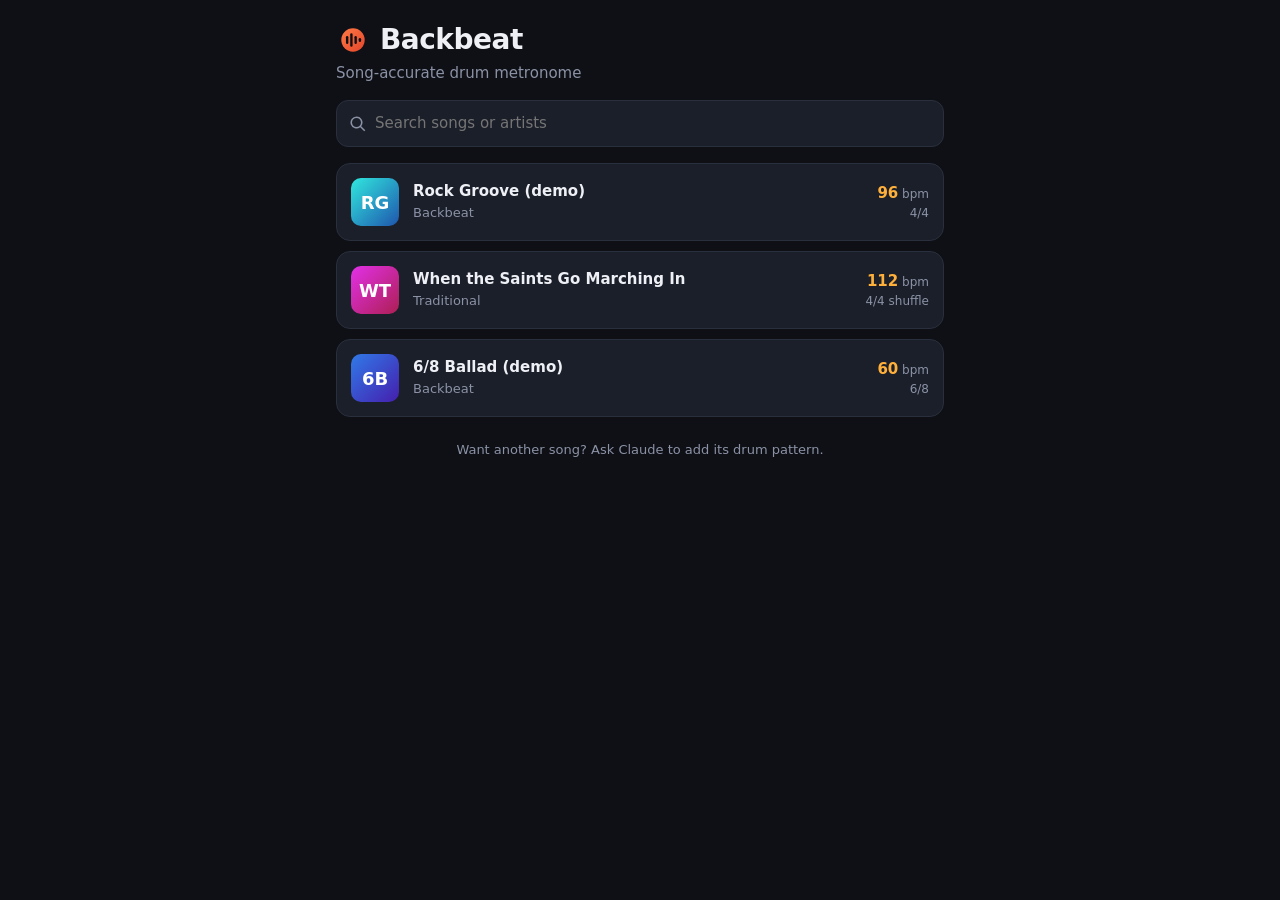
==== index.html @ 90088e14 "Add Backbeat: song drum-pattern metronome PWA Installable, offline-capable web app that plays a song" ====
<!doctype html>
<html lang="en">
<head>
  <meta charset="utf-8">
  <meta name="viewport" content="width=device-width, initial-scale=1, viewport-fit=cover, user-scalable=no">
  <meta name="theme-color" content="#0e1016">
  <meta name="apple-mobile-web-app-capable" content="yes">
  <meta name="apple-mobile-web-app-status-bar-style" content="black-translucent">
  <meta name="apple-mobile-web-app-title" content="Backbeat">
  <title>Backbeat</title>
  <link rel="manifest" href="manifest.webmanifest">
  <link rel="icon" href="icons/icon.svg" type="image/svg+xml">
  <link rel="apple-touch-icon" href="icons/icon-192.png">
  <link rel="stylesheet" href="styles.css">
</head>
<body>
  <!-- ============ LIBRARY ============ -->
  <section id="library" class="view active">
    <header class="lib-head">
      <div class="brand">
        <img src="icons/icon.svg" alt="" width="34" height="34">
        <h1>Backbeat</h1>
      </div>
      <p class="sub">Song-accurate drum metronome</p>
      <div class="search">
        <svg viewBox="0 0 24 24" width="18" height="18"><path fill="currentColor" d="M10 2a8 8 0 0 1 6.32 12.9l5.39 5.4-1.41 1.4-5.4-5.39A8 8 0 1 1 10 2zm0 2a6 6 0 1 0 0 12 6 6 0 0 0 0-12z"/></svg>
        <input id="search" type="search" placeholder="Search songs or artists" autocomplete="off">
      </div>
    </header>
    <ul id="songList" class="song-list"></ul>
    <p class="lib-foot">Want another song? Ask Claude to add its drum pattern.</p>
  </section>

  <!-- ============ PLAYER ============ -->
  <section id="player" class="view">
    <header class="top">
      <button class="icon-btn" id="backBtn" aria-label="Back to library">
        <svg viewBox="0 0 24 24" width="24" height="24"><path fill="currentColor" d="M15.4 4.6 8 12l7.4 7.4-1.4 1.4L5.2 12 14 3.2z"/></svg>
      </button>
      <div class="title-wrap">
        <div id="songTitle" class="song-title"></div>
        <div id="songMeta" class="song-meta"></div>
      </div>
      <button class="icon-btn" id="menuBtn" aria-label="Song options">
        <svg viewBox="0 0 24 24" width="22" height="22"><circle cx="12" cy="5" r="2" fill="currentColor"/><circle cx="12" cy="12" r="2" fill="currentColor"/><circle cx="12" cy="19" r="2" fill="currentColor"/></svg>
      </button>
    </header>

    <div class="scroll" id="playerScroll">
      <!-- song structure strip -->
      <div id="sections" class="sections" role="list"></div>

      <div class="pos-row">
        <div class="pos-left">
          <button class="step-btn" id="barPrev" aria-label="Previous bar">‹</button>
          <div id="posLabel" class="pos-label"></div>
          <button class="step-btn" id="barNext" aria-label="Next bar">›</button>
        </div>
        <div id="beatDots" class="beat-dots"></div>
      </div>

      <!-- drum grid -->
      <div class="panel grid-panel" id="gridPanel">
        <div class="panel-head">
          <span>Drums <small id="patName"></small></span>
          <span class="panel-actions">
            <button class="chip small" id="editBtn" aria-pressed="false">Edit</button>
            <button class="chip small" id="gridToggle" aria-pressed="true">Hide</button>
          </span>
        </div>
        <div id="grid" class="grid"></div>
        <div class="legend"><span><i class="c v3"></i>Accent</span><span><i class="c v2"></i>Hit</span><span><i class="c v1"></i>Ghost</span><span><i class="c vo"></i>Open hat</span><span class="hint">Tap a drum name to mute it</span></div>
      </div>

      <!-- lyrics -->
      <div class="panel lyrics-panel">
        <div class="panel-head">
          <span>Lyrics</span>
          <span class="panel-actions">
            <button class="chip small" id="fontDown" aria-label="Smaller text">A−</button>
            <button class="chip small" id="fontUp" aria-label="Larger text">A+</button>
            <button class="chip small" id="editLyricsBtn">Edit</button>
          </span>
        </div>
        <div id="lyrics" class="lyrics"></div>
      </div>
    </div>

    <!-- transport dock -->
    <footer class="dock">
      <div class="tempo-row">
        <button class="round" id="bpmDown" aria-label="Slower">−</button>
        <div class="bpm-box">
          <input id="bpmInput" class="bpm" inputmode="numeric" pattern="[0-9]*" aria-label="Tempo in BPM">
          <div class="bpm-sub"><span>BPM</span> · <span id="pct">100%</span> of <span id="origBpm">120</span></div>
        </div>
        <button class="round" id="bpmUp" aria-label="Faster">+</button>
      </div>
      <input id="bpmSlider" type="range" min="30" max="260" step="1" aria-label="Tempo slider">
      <div class="chips">
        <button class="chip" id="tapBtn">Tap</button>
        <button class="chip" data-pct="50">50%</button>
        <button class="chip" data-pct="75">75%</button>
        <button class="chip" data-pct="90">90%</button>
        <button class="chip" data-pct="100">100%</button>
      </div>
      <div class="transport">
        <button class="toggle" id="clickBtn" aria-pressed="true">
          <svg viewBox="0 0 24 24" width="20" height="20"><path fill="currentColor" d="M9.2 2h5.6l4.7 20H4.5zM11 4l-1 4.3 6.2-4.3zm-1.5 6.4L7 20h10l-1.9-8z"/></svg>
          <span>Click</span>
        </button>
        <button class="toggle" id="countBtn" aria-pressed="true">
          <svg viewBox="0 0 24 24" width="20" height="20"><path fill="currentColor" d="M5 4h3v16H5zm5.5 0h3v16h-3zM16 4h3v16h-3z"/></svg>
          <span>Count-in</span>
        </button>
        <button class="play" id="playBtn" aria-label="Play">
          <svg class="i-play" viewBox="0 0 24 24" width="34" height="34"><path fill="currentColor" d="M7 4.5v15l13-7.5z"/></svg>
          <svg class="i-stop" viewBox="0 0 24 24" width="30" height="30"><rect x="5" y="5" width="14" height="14" rx="2" fill="currentColor"/></svg>
        </button>
        <button class="toggle" id="loopBtn" aria-pressed="false">
          <svg viewBox="0 0 24 24" width="20" height="20"><path fill="currentColor" d="M7 7h10v3l4-4-4-4v3H5v6h2zm10 10H7v-3l-4 4 4 4v-3h12v-6h-2z"/></svg>
          <span>Loop part</span>
        </button>
        <button class="toggle" id="mixBtn" aria-pressed="false">
          <svg viewBox="0 0 24 24" width="20" height="20"><path fill="currentColor" d="M6 3h2v6h2v2H4V9h2zm0 10h2v8H6zm5 4h2v4h-2zm0-14h2v10h2v2H9v-2h2zm7 0h2v4h2v2h-6V7h2zm0 6h2v8h-2z"/></svg>
          <span>Mix</span>
        </button>
      </div>
      <div class="mixer" id="mixer" hidden>
        <label>Drums <input type="range" id="drumVol" min="0" max="1" step="0.01"></label>
        <label>Click <input type="range" id="clickVol" min="0" max="1" step="0.01"></label>
      </div>
    </footer>
  </section>

  <!-- song options sheet -->
  <div class="sheet-backdrop" id="menuSheet" hidden>
    <div class="sheet">
      <button class="sheet-item" id="resetTempo">Reset tempo to original</button>
      <button class="sheet-item" id="resetDrums">Reset drum edits</button>
      <button class="sheet-item" id="unmuteAll">Unmute all drums</button>
      <button class="sheet-item muted" id="closeMenu">Cancel</button>
    </div>
  </div>

  <!-- lyrics editor -->
  <div class="sheet-backdrop" id="lyricsSheet" hidden>
    <div class="sheet tall">
      <h3>Edit lyrics</h3>
      <p class="help">Put each part under a header that matches the song sections, e.g. <code id="sectionHint">[Verse 1]</code>. A part written once (like <code>[Chorus]</code>) is reused every time that part comes round. Saved on this device only.</p>
      <textarea id="lyricsText" spellcheck="false"></textarea>
      <div class="sheet-row">
        <button class="chip" id="lyricsRevert">Restore original</button>
        <span class="spacer"></span>
        <button class="chip" id="lyricsCancel">Cancel</button>
        <button class="chip primary" id="lyricsSave">Save</button>
      </div>
    </div>
  </div>

  <div id="toast" class="toast" hidden></div>

  <script src="songs.js"></script>
  <script src="app.js"></script>
</body>
</html>
---- styles.css ----
:root {
  --bg: #0e1016;
  --bg2: #161922;
  --panel: #1b1f2a;
  --line: #2a2f3d;
  --text: #eef0f5;
  --dim: #8b92a5;
  --accent: #ff6a3d;
  --accent2: #ffb03b;
  --beat: #39d0b4;
  --cell: #252a37;
  --cell-beat: #2d3342;
  --radius: 14px;
  --dock-h: 248px;
  --lyric-size: 19px;
  --safe-b: env(safe-area-inset-bottom, 0px);
  --safe-t: env(safe-area-inset-top, 0px);
}

* { box-sizing: border-box; -webkit-tap-highlight-color: transparent; }
html, body { margin: 0; height: 100%; background: var(--bg); color: var(--text); }
body {
  font: 15px/1.4 system-ui, -apple-system, "Segoe UI", Roboto, sans-serif;
  overscroll-behavior: none;
  -webkit-user-select: none; user-select: none;
}
button { font: inherit; color: inherit; background: none; border: 0; cursor: pointer; }
input, textarea { font: inherit; color: inherit; }

.view { display: none; height: 100%; }
.view.active { display: flex; flex-direction: column; }

/* ---------- library ---------- */
#library { max-width: 640px; margin: 0 auto; padding: calc(var(--safe-t) + 20px) 16px 24px; overflow-y: auto; }
.brand { display: flex; align-items: center; gap: 10px; }
.brand h1 { margin: 0; font-size: 28px; letter-spacing: -0.5px; }
.sub { margin: 4px 0 16px; color: var(--dim); }
.search { display: flex; align-items: center; gap: 8px; background: var(--panel); border: 1px solid var(--line);
  border-radius: 12px; padding: 0 12px; color: var(--dim); }
.search input { flex: 1; border: 0; background: none; padding: 12px 0; outline: none; color: var(--text); min-width: 0; }
.song-list { list-style: none; padding: 0; margin: 16px 0 0; display: grid; grid-template-columns: minmax(0, 1fr); gap: 10px; }
.song-card { display: flex; align-items: center; gap: 14px; width: 100%; text-align: left; padding: 14px;
  background: var(--panel); border: 1px solid var(--line); border-radius: var(--radius); }
.song-card:active { transform: scale(0.99); background: var(--bg2); }
.song-art { flex: none; width: 48px; height: 48px; border-radius: 10px; display: grid; place-items: center;
  font-weight: 700; font-size: 18px; color: #fff; }
.song-info { flex: 1; min-width: 0; }
.song-info b { display: block; white-space: nowrap; overflow: hidden; text-overflow: ellipsis; }
.song-info span { color: var(--dim); font-size: 13px; }
.song-tags { text-align: right; font-size: 12px; color: var(--dim); line-height: 1.5; }
.song-tags b { color: var(--accent2); font-size: 15px; }
.lib-foot { color: var(--dim); text-align: center; font-size: 13px; margin-top: 24px; }
.empty { color: var(--dim); text-align: center; padding: 32px 0; }

/* ---------- player ---------- */
#player { max-width: 720px; margin: 0 auto; width: 100%; }
.top { display: flex; align-items: center; gap: 8px; padding: calc(var(--safe-t) + 8px) 8px 8px; }
.icon-btn { width: 44px; height: 44px; display: grid; place-items: center; border-radius: 50%; color: var(--text); }
.icon-btn:active { background: var(--panel); }
.title-wrap { flex: 1; min-width: 0; text-align: center; }
.song-title { font-weight: 700; font-size: 17px; white-space: nowrap; overflow: hidden; text-overflow: ellipsis; }
.song-meta { color: var(--dim); font-size: 12px; }

.scroll { flex: 1; overflow-y: auto; padding: 0 16px calc(var(--dock-h) + var(--safe-b) + 16px); }

.sections { display: flex; gap: 3px; height: 40px; margin: 4px 0 10px; }
.sec { position: relative; flex-grow: 1; flex-basis: 0; min-width: 16px; border-radius: 6px; overflow: hidden;
  background: var(--cell); font-size: 10px; font-weight: 600; color: var(--dim); text-align: left; padding: 0 5px;
  white-space: nowrap; text-overflow: clip; }
.sec span { position: relative; z-index: 1; }
.sec .fill { position: absolute; inset: 0; width: 0; opacity: 0.35; }
.sec.active { color: #fff; outline: 2px solid var(--accent); outline-offset: -2px; }
.sec.done .fill { width: 100%; opacity: 0.18; }

.pos-row { display: flex; align-items: center; justify-content: space-between; margin-bottom: 12px; gap: 12px; }
.pos-left { display: flex; align-items: center; gap: 4px; min-width: 0; }
.step-btn { width: 30px; height: 30px; border-radius: 8px; background: var(--panel); border: 1px solid var(--line); font-size: 18px; line-height: 1; flex: none; }
.step-btn:disabled { opacity: 0.3; }
.pos-label { white-space: nowrap; overflow: hidden; text-overflow: ellipsis; padding: 0 4px; font-weight: 600; font-size: 15px; }
.pos-label small { color: var(--dim); font-weight: 500; }
.beat-dots { display: flex; gap: 8px; }
.dot { width: 14px; height: 14px; border-radius: 50%; background: var(--cell-beat); transition: transform 60ms, background 60ms; }
.dot.first { width: 18px; height: 18px; }
.dot.on { background: var(--beat); transform: scale(1.2); box-shadow: 0 0 12px var(--beat); }
.dot.first.on { background: var(--accent); box-shadow: 0 0 14px var(--accent); }
.dot.count { background: var(--accent2); box-shadow: 0 0 12px var(--accent2); }

.panel { background: var(--panel); border: 1px solid var(--line); border-radius: var(--radius); padding: 12px; margin-bottom: 12px; }
.panel-head { display: flex; align-items: center; justify-content: space-between; margin-bottom: 10px;
  font-weight: 700; font-size: 13px; text-transform: uppercase; letter-spacing: 0.08em; color: var(--dim); }
.panel-head small { text-transform: none; letter-spacing: 0; font-weight: 500; margin-left: 6px; }
.panel-actions { display: flex; gap: 6px; }

/* drum grid */
.grid { display: grid; gap: 4px; }
.grid.hidden, .legend.hidden { display: none; }
.grow { display: flex; align-items: center; gap: 6px; }
.glabel { flex: none; width: 58px; font-size: 11px; font-weight: 600; color: var(--text); text-align: left; padding: 0;
  height: 26px; white-space: nowrap; overflow: hidden; }
.glabel.muted { color: var(--dim); text-decoration: line-through; opacity: 0.6; }
.gcells { flex: 1; display: grid; gap: 2px; }
.gc { height: 26px; border-radius: 4px; background: var(--cell); position: relative; padding: 0; }
.gc.beat { background: var(--cell-beat); }
.gc.gap { margin-left: 3px; }
.gc.v1::after, .gc.v2::after, .gc.v3::after, .gc.vo::after { content: ""; position: absolute; inset: 3px; border-radius: 3px; }
.gc.v1::after { background: var(--accent); opacity: 0.35; inset: 7px; }
.gc.v2::after { background: var(--accent); opacity: 0.85; }
.gc.v3::after { background: var(--accent2); box-shadow: 0 0 6px rgba(255,176,59,.5); }
.gc.vo::after { background: transparent; border: 3px solid var(--beat); }
.gc.now { outline: 2px solid #fff; outline-offset: -1px; }
.gc.now.v1::after, .gc.now.v2::after, .gc.now.v3::after { filter: brightness(1.4); }
.grow.muted .gc::after { opacity: 0.15 !important; }
.grid.editing .gc { cursor: pointer; }
.grid.editing { outline: 1px dashed var(--accent2); outline-offset: 6px; border-radius: 6px; }
.legend { display: flex; flex-wrap: wrap; gap: 10px; margin-top: 10px; font-size: 11px; color: var(--dim); align-items: center; }
.legend .c { display: inline-block; width: 10px; height: 10px; border-radius: 2px; margin-right: 4px; vertical-align: -1px; }
.legend .c.v1 { background: var(--accent); opacity: 0.4; }
.legend .c.v2 { background: var(--accent); }
.legend .c.v3 { background: var(--accent2); }
.legend .c.vo { border: 2px solid var(--beat); }
.legend .hint { margin-left: auto; }

/* lyrics */
.lyrics { font-size: var(--lyric-size); line-height: 1.55; -webkit-user-select: text; user-select: text; }
.lblock { padding: 10px 12px; border-radius: 10px; margin: 0 -4px 6px; border-left: 3px solid transparent; cursor: pointer; transition: background 200ms, opacity 200ms; opacity: 0.55; }
.lblock h4 { margin: 0 0 4px; font-size: 12px; text-transform: uppercase; letter-spacing: 0.08em; color: var(--dim); }
.lblock h4 small { font-weight: 500; text-transform: none; letter-spacing: 0; }
.lblock p { margin: 0; white-space: pre-wrap; }
.lblock .instr { color: var(--dim); font-style: italic; font-size: 0.8em; }
.lblock.active { opacity: 1; background: rgba(255,106,61,.08); border-left-color: var(--accent); }
.lblock.active h4 { color: var(--accent); }
.lblock .ln { transition: color 150ms; }
.lblock.active .ln.cur { color: var(--accent2); }
.lyrics.static .lblock { opacity: 1; cursor: default; }
.lyrics-empty { color: var(--dim); font-size: 15px; }
.lyrics-empty code { color: var(--accent2); }

/* ---------- dock ---------- */
.dock { position: fixed; left: 0; right: 0; bottom: 0; max-width: 720px; margin: 0 auto;
  background: linear-gradient(to bottom, rgba(14,16,22,0.85), var(--bg) 18px); backdrop-filter: blur(8px);
  border-top: 1px solid var(--line); padding: 12px 16px calc(var(--safe-b) + 12px); }
.tempo-row { display: flex; align-items: center; justify-content: center; gap: 18px; }
.round { width: 52px; height: 52px; border-radius: 50%; background: var(--panel); border: 1px solid var(--line);
  font-size: 26px; font-weight: 500; line-height: 1; }
.round:active { background: var(--line); }
.bpm-box { text-align: center; min-width: 140px; }
.bpm { width: 140px; text-align: center; background: none; border: 0; outline: none; font-size: 52px; font-weight: 800;
  letter-spacing: -2px; line-height: 1; font-variant-numeric: tabular-nums; padding: 0; }
.bpm:focus { color: var(--accent2); }
.bpm-sub { color: var(--dim); font-size: 12px; margin-top: 2px; }
.bpm-sub span:first-child { font-weight: 700; letter-spacing: 0.1em; }

input[type=range] { -webkit-appearance: none; appearance: none; width: 100%; height: 28px; background: none; margin: 6px 0 2px; }
input[type=range]::-webkit-slider-runnable-track { height: 6px; border-radius: 3px; background: var(--line); }
input[type=range]::-moz-range-track { height: 6px; border-radius: 3px; background: var(--line); }
input[type=range]::-webkit-slider-thumb { -webkit-appearance: none; width: 24px; height: 24px; margin-top: -9px; border-radius: 50%;
  background: var(--accent); border: 3px solid var(--bg); box-shadow: 0 0 0 1px var(--accent); }
input[type=range]::-moz-range-thumb { width: 18px; height: 18px; border-radius: 50%; background: var(--accent); border: 3px solid var(--bg); }

.chips { display: flex; gap: 6px; justify-content: center; flex-wrap: wrap; margin: 4px 0 10px; }
.chip { padding: 7px 12px; border-radius: 999px; background: var(--panel); border: 1px solid var(--line); font-size: 13px; font-weight: 600; }
.chip.small { padding: 4px 10px; font-size: 11px; text-transform: none; letter-spacing: 0; }
.chip:active { background: var(--line); }
.chip.on, .chip[aria-pressed=true].small#editBtn { border-color: var(--accent2); color: var(--accent2); }
.chip.primary { background: var(--accent); border-color: var(--accent); color: #fff; }
#tapBtn.flash { background: var(--accent); border-color: var(--accent); color: #fff; }

.transport { display: flex; align-items: center; justify-content: space-between; }
.toggle { display: flex; flex-direction: column; align-items: center; gap: 2px; width: 60px; font-size: 10px; color: var(--dim); font-weight: 600; }
.toggle[aria-pressed=true] { color: var(--accent2); }
.play { width: 72px; height: 72px; border-radius: 50%; background: var(--accent); color: #fff; display: grid; place-items: center;
  box-shadow: 0 6px 24px rgba(255,106,61,.35); }
.play:active { transform: scale(0.96); }
.play .i-stop { display: none; }
.play.playing .i-play { display: none; }
.play.playing .i-stop { display: block; }
.play .i-play { margin-left: 4px; }
.mixer { display: grid; grid-template-columns: 1fr 1fr; gap: 12px; margin-top: 8px; font-size: 12px; color: var(--dim); }
.mixer[hidden] { display: none; }

/* ---------- sheets ---------- */
.sheet-backdrop { position: fixed; inset: 0; background: rgba(0,0,0,.55); display: flex; align-items: flex-end; justify-content: center; z-index: 20; }
.sheet-backdrop[hidden] { display: none; }
.sheet { width: 100%; max-width: 560px; background: var(--bg2); border-radius: 18px 18px 0 0; padding: 12px 16px calc(var(--safe-b) + 16px); border-top: 1px solid var(--line); }
.sheet.tall { height: 86vh; display: flex; flex-direction: column; }
.sheet h3 { margin: 6px 0; }
.sheet .help { color: var(--dim); font-size: 13px; margin: 0 0 10px; }
.sheet code { color: var(--accent2); }
.sheet-item { display: block; width: 100%; padding: 15px 8px; text-align: left; border-bottom: 1px solid var(--line); font-weight: 600; }
.sheet-item.muted { color: var(--dim); border: 0; text-align: center; }
textarea#lyricsText { flex: 1; width: 100%; resize: none; background: var(--panel); border: 1px solid var(--line); border-radius: 10px;
  padding: 12px; font-size: 15px; line-height: 1.5; outline: none; -webkit-user-select: text; user-select: text; }
.sheet-row { display: flex; gap: 8px; margin-top: 10px; align-items: center; }
.spacer { flex: 1; }

.toast { position: fixed; left: 50%; top: calc(var(--safe-t) + 16px); transform: translateX(-50%); background: var(--panel);
  border: 1px solid var(--line); padding: 10px 16px; border-radius: 999px; font-size: 13px; z-index: 30; box-shadow: 0 8px 24px rgba(0,0,0,.4); }
.toast[hidden] { display: none; }

@media (min-width: 700px) {
  .glabel { width: 72px; font-size: 12px; }
  .gc { height: 30px; }
}
@media (max-width: 380px) {
  .glabel { width: 46px; font-size: 10px; }
  .gc { height: 22px; }
  .bpm { font-size: 44px; }
  .toggle { width: 52px; }
}
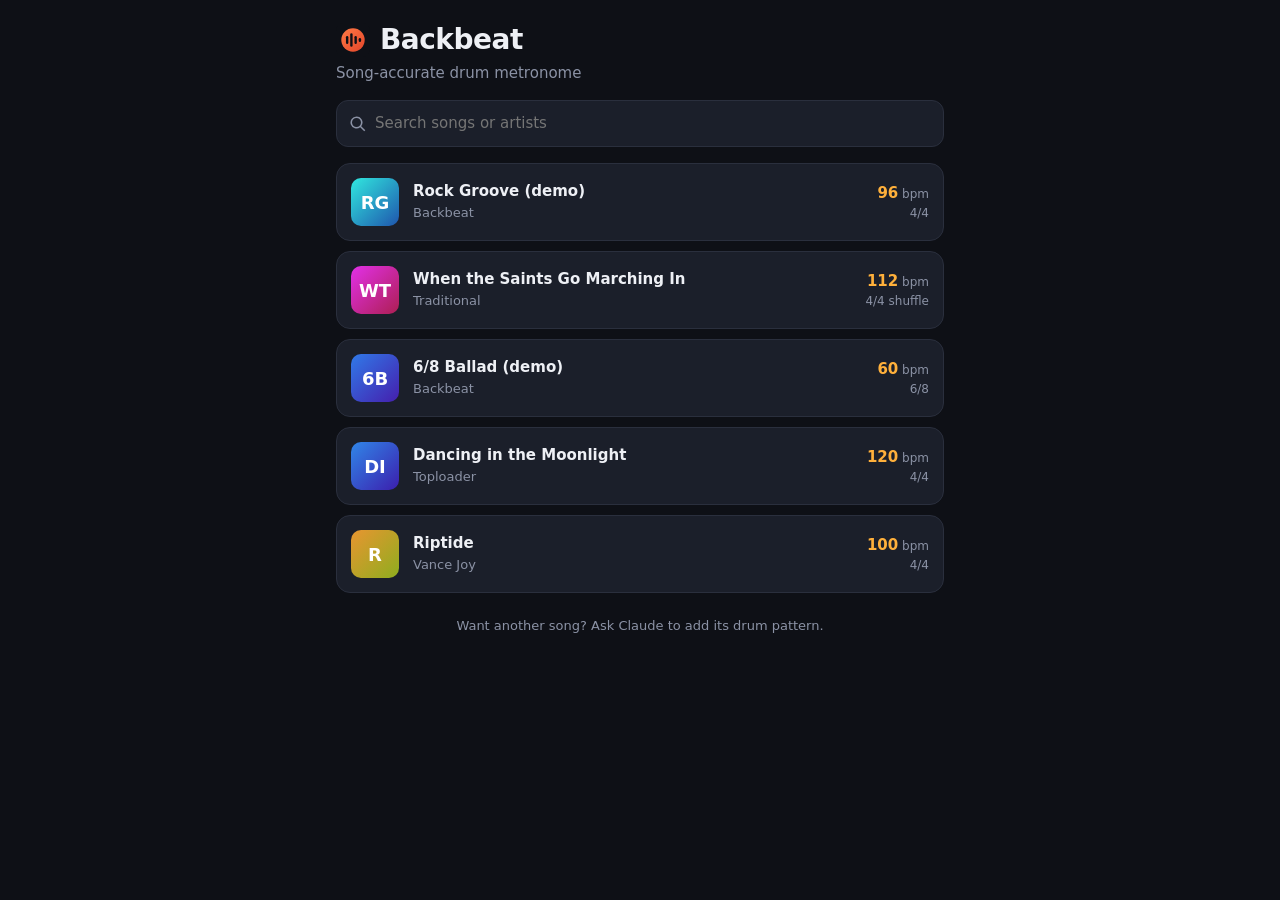
==== commit 5e9e352f: "Make adding lyrics easy: Find, Paste, and auto-match to song parts The lyrics editor gets a 'Find ly" ====
--- a/index.html
+++ b/index.html
@@ -147,7 +147,12 @@
   <div class="sheet-backdrop" id="lyricsSheet" hidden>
     <div class="sheet tall">
       <h3>Edit lyrics</h3>
-      <p class="help">Put each part under a header that matches the song sections, e.g. <code id="sectionHint">[Verse 1]</code>. A part written once (like <code>[Chorus]</code>) is reused every time that part comes round. Saved on this device only.</p>
+      <p class="help">1. Tap <b>Find lyrics</b> and copy the lyrics from a lyrics site. 2. Come back and tap <b>Paste</b>. 3. Tap <b>Save</b>, and the verses are matched to the song's parts for you. Headers like <code id="sectionHint">[Verse 1]</code> are optional. Saved on this device only.</p>
+      <div class="sheet-row top">
+        <button class="chip" id="lyricsFind">🔍 Find lyrics</button>
+        <button class="chip" id="lyricsPaste">📋 Paste</button>
+        <button class="chip" id="lyricsClear">Clear</button>
+      </div>
       <textarea id="lyricsText" spellcheck="false"></textarea>
       <div class="sheet-row">
         <button class="chip" id="lyricsRevert">Restore original</button>
--- a/styles.css
+++ b/styles.css
@@ -191,6 +191,7 @@
 textarea#lyricsText { flex: 1; width: 100%; resize: none; background: var(--panel); border: 1px solid var(--line); border-radius: 10px;
   padding: 12px; font-size: 15px; line-height: 1.5; outline: none; -webkit-user-select: text; user-select: text; }
 .sheet-row { display: flex; gap: 8px; margin-top: 10px; align-items: center; }
+.sheet-row.top { margin: 0 0 10px; flex-wrap: wrap; }
 .spacer { flex: 1; }
 
 .toast { position: fixed; left: 50%; top: calc(var(--safe-t) + 16px); transform: translateX(-50%); background: var(--panel);
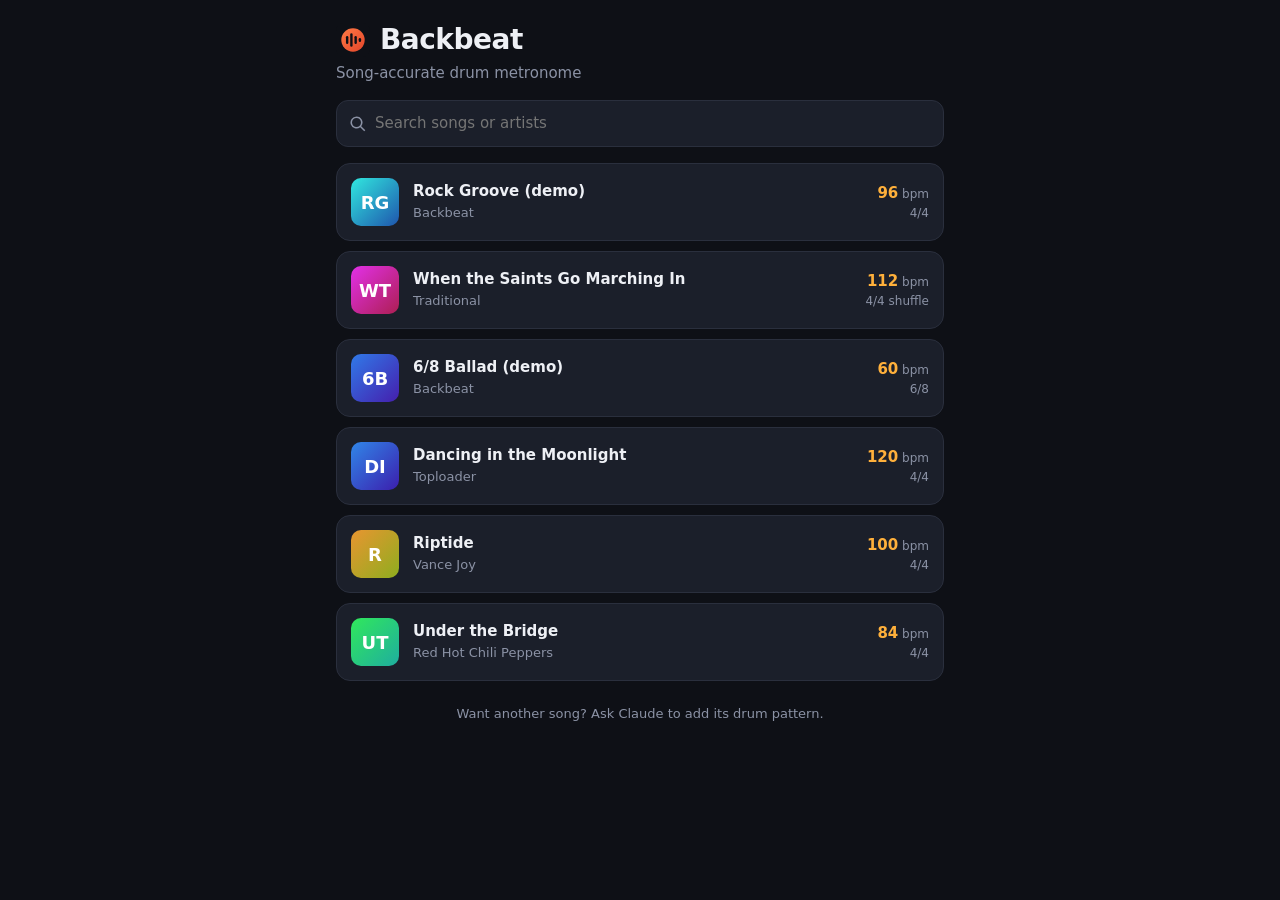
==== commit 1d600a9f: "Add switchable guitar accompaniment with live chord display Karplus-Strong plucked-string guitar tha" ====
--- a/index.html
+++ b/index.html
@@ -57,6 +57,13 @@
           <button class="step-btn" id="barNext" aria-label="Next bar">›</button>
         </div>
         <div id="beatDots" class="beat-dots"></div>
+      </div>
+
+      <!-- chords + guitar accompaniment -->
+      <div class="chord-row" id="chordRow" hidden>
+        <div class="chord-box"><span class="chord-now" id="chordNow">–</span><span class="chord-next" id="chordNext"></span></div>
+        <span class="capo" id="capoLabel"></span>
+        <button class="chip" id="guitarBtn" aria-pressed="true">🎸 Guitar</button>
       </div>
 
       <!-- drum grid -->
@@ -129,6 +136,7 @@
       <div class="mixer" id="mixer" hidden>
         <label>Drums <input type="range" id="drumVol" min="0" max="1" step="0.01"></label>
         <label>Click <input type="range" id="clickVol" min="0" max="1" step="0.01"></label>
+        <label>Guitar <input type="range" id="guitarVol" min="0" max="1" step="0.01"></label>
       </div>
     </footer>
   </section>
--- a/styles.css
+++ b/styles.css
@@ -85,6 +85,15 @@
 .dot.first.on { background: var(--accent); box-shadow: 0 0 14px var(--accent); }
 .dot.count { background: var(--accent2); box-shadow: 0 0 12px var(--accent2); }
 
+.chord-row { display: flex; align-items: center; gap: 10px; background: var(--panel); border: 1px solid var(--line);
+  border-radius: var(--radius); padding: 8px 12px; margin-bottom: 12px; }
+.chord-row[hidden] { display: none; }
+.chord-box { flex: 1; display: flex; align-items: baseline; gap: 10px; min-width: 0; }
+.chord-now { font-size: 30px; font-weight: 800; color: var(--accent2); letter-spacing: -0.5px; }
+.chord-next { color: var(--dim); font-size: 14px; white-space: nowrap; }
+.capo { font-size: 12px; color: var(--dim); white-space: nowrap; }
+#guitarBtn[aria-pressed=true] { border-color: var(--accent2); color: var(--accent2); }
+#guitarBtn[aria-pressed=false] { opacity: 0.6; }
 .panel { background: var(--panel); border: 1px solid var(--line); border-radius: var(--radius); padding: 12px; margin-bottom: 12px; }
 .panel-head { display: flex; align-items: center; justify-content: space-between; margin-bottom: 10px;
   font-weight: 700; font-size: 13px; text-transform: uppercase; letter-spacing: 0.08em; color: var(--dim); }
@@ -175,7 +184,7 @@
 .play.playing .i-play { display: none; }
 .play.playing .i-stop { display: block; }
 .play .i-play { margin-left: 4px; }
-.mixer { display: grid; grid-template-columns: 1fr 1fr; gap: 12px; margin-top: 8px; font-size: 12px; color: var(--dim); }
+.mixer { display: grid; grid-template-columns: 1fr 1fr 1fr; gap: 12px; margin-top: 8px; font-size: 12px; color: var(--dim); }
 .mixer[hidden] { display: none; }
 
 /* ---------- sheets ---------- */
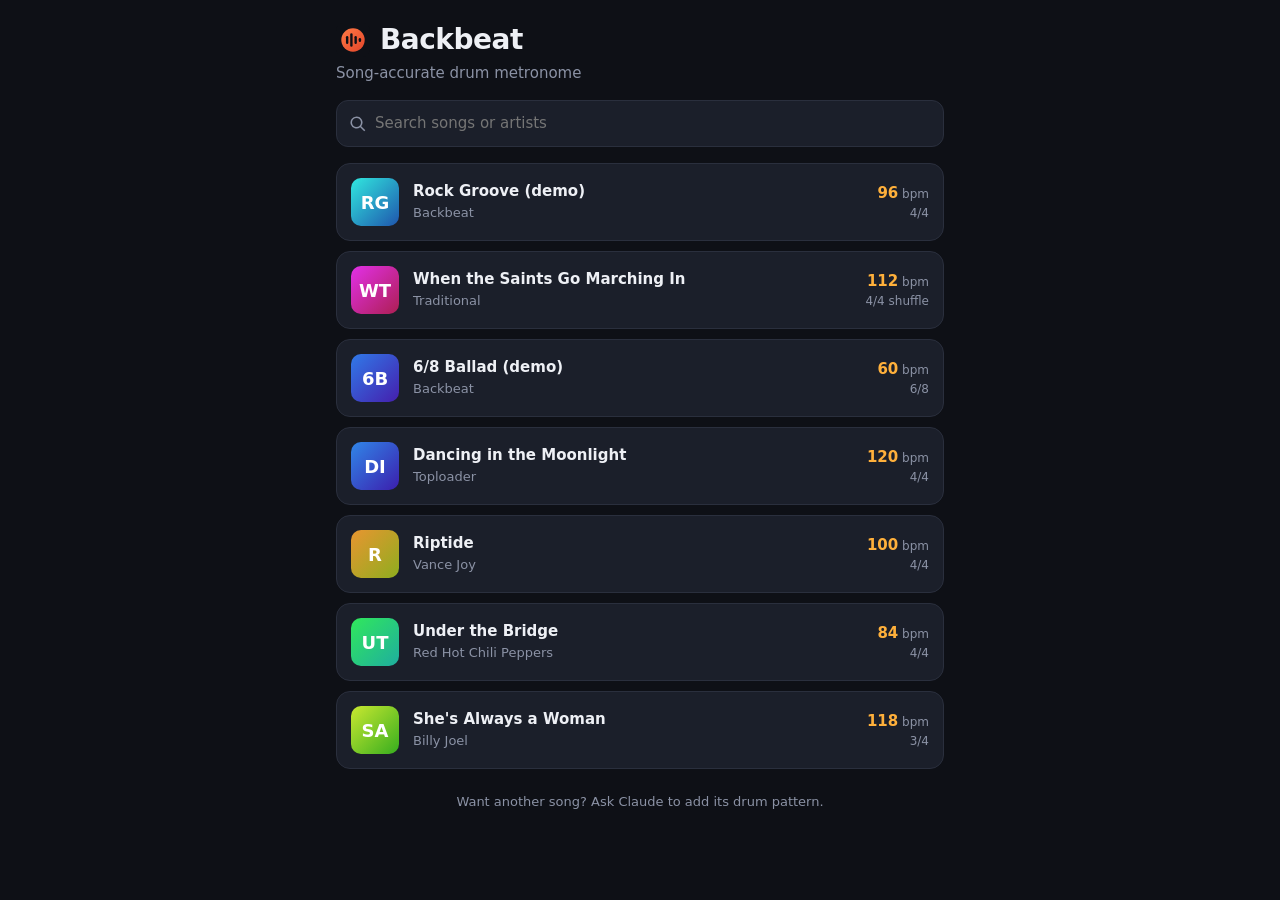
==== commit 43105ad8: "Chord shape diagrams, unified player layout, and She's Always a Woman - Guitar chord diagrams (open," ====
--- a/index.html
+++ b/index.html
@@ -50,37 +50,40 @@
       <!-- song structure strip -->
       <div id="sections" class="sections" role="list"></div>
 
-      <div class="pos-row">
-        <div class="pos-left">
-          <button class="step-btn" id="barPrev" aria-label="Previous bar">‹</button>
-          <div id="posLabel" class="pos-label"></div>
-          <button class="step-btn" id="barNext" aria-label="Next bar">›</button>
+      <!-- NOW: where you are + the chord to play (pinned with the tabs) -->
+      <div class="pinned">
+      <div class="now" id="nowCard">
+        <div class="now-chord" id="nowChord" hidden>
+          <div class="now-name" id="chordNow">–</div>
+          <div class="diagram big" id="diagNow"></div>
         </div>
-        <div id="beatDots" class="beat-dots"></div>
+        <div class="now-side">
+          <div class="pos-left">
+            <button class="step-btn" id="barPrev" aria-label="Previous bar">‹</button>
+            <div id="posLabel" class="pos-label"></div>
+            <button class="step-btn" id="barNext" aria-label="Next bar">›</button>
+          </div>
+          <div id="beatDots" class="beat-dots"></div>
+          <div class="next" id="nextBox" hidden>
+            <div class="diagram small" id="diagNext"></div>
+            <div><small>Next</small><b id="chordNext">–</b></div>
+          </div>
+          <div class="now-chips" id="nowChips" hidden>
+            <span class="capo" id="capoLabel"></span>
+            <button class="chip small" id="cueBtn" aria-pressed="true">🎵 Cue</button>
+          </div>
+        </div>
       </div>
 
-      <!-- chords + guitar accompaniment -->
-      <div class="chord-row" id="chordRow" hidden>
-        <div class="chord-box"><span class="chord-now" id="chordNow">–</span><span class="chord-next" id="chordNext"></span></div>
-        <span class="capo" id="capoLabel"></span>
-        <button class="chip" id="guitarBtn" aria-pressed="true">🎸 Guitar</button>
+      <!-- views -->
+      <div class="tabs" role="tablist">
+        <button class="tab" role="tab" data-tab="lyrics">Lyrics</button>
+        <button class="tab" role="tab" data-tab="chords" id="chordsTab">Chords</button>
+        <button class="tab" role="tab" data-tab="drums">Drums</button>
+      </div>
       </div>
 
-      <!-- drum grid -->
-      <div class="panel grid-panel" id="gridPanel">
-        <div class="panel-head">
-          <span>Drums <small id="patName"></small></span>
-          <span class="panel-actions">
-            <button class="chip small" id="editBtn" aria-pressed="false">Edit</button>
-            <button class="chip small" id="gridToggle" aria-pressed="true">Hide</button>
-          </span>
-        </div>
-        <div id="grid" class="grid"></div>
-        <div class="legend"><span><i class="c v3"></i>Accent</span><span><i class="c v2"></i>Hit</span><span><i class="c v1"></i>Ghost</span><span><i class="c vo"></i>Open hat</span><span class="hint">Tap a drum name to mute it</span></div>
-      </div>
-
-      <!-- lyrics -->
-      <div class="panel lyrics-panel">
+      <div class="tabpanel" data-panel="lyrics">
         <div class="panel-head">
           <span>Lyrics</span>
           <span class="panel-actions">
@@ -90,6 +93,22 @@
           </span>
         </div>
         <div id="lyrics" class="lyrics"></div>
+      </div>
+
+      <div class="tabpanel" data-panel="chords">
+        <div class="panel-head"><span>Shapes in this song <small id="shapesCapo"></small></span></div>
+        <div class="shapes" id="shapes"></div>
+        <div class="panel-head"><span>Chart <small>· tap a bar to go there</small></span></div>
+        <div class="chart" id="chart"></div>
+      </div>
+
+      <div class="tabpanel" data-panel="drums">
+        <div class="panel-head">
+          <span>Drums <small id="patName"></small></span>
+          <span class="panel-actions"><button class="chip small" id="editBtn" aria-pressed="false">Edit</button></span>
+        </div>
+        <div id="grid" class="grid"></div>
+        <div class="legend"><span><i class="c v3"></i>Accent</span><span><i class="c v2"></i>Hit</span><span><i class="c v1"></i>Ghost</span><span><i class="c vo"></i>Open hat</span><span class="hint">Tap a drum name to mute it</span></div>
       </div>
     </div>
 
@@ -136,7 +155,7 @@
       <div class="mixer" id="mixer" hidden>
         <label>Drums <input type="range" id="drumVol" min="0" max="1" step="0.01"></label>
         <label>Click <input type="range" id="clickVol" min="0" max="1" step="0.01"></label>
-        <label>Guitar <input type="range" id="guitarVol" min="0" max="1" step="0.01"></label>
+        <label>Cue <input type="range" id="cueVol" min="0" max="1" step="0.01"></label>
       </div>
     </footer>
   </section>
--- a/styles.css
+++ b/styles.css
@@ -11,7 +11,7 @@
   --cell: #252a37;
   --cell-beat: #2d3342;
   --radius: 14px;
-  --dock-h: 248px;
+  --dock-h: 226px;
   --lyric-size: 19px;
   --safe-b: env(safe-area-inset-bottom, 0px);
   --safe-t: env(safe-area-inset-top, 0px);
@@ -61,7 +61,8 @@
 .song-title { font-weight: 700; font-size: 17px; white-space: nowrap; overflow: hidden; text-overflow: ellipsis; }
 .song-meta { color: var(--dim); font-size: 12px; }
 
-.scroll { flex: 1; overflow-y: auto; padding: 0 16px calc(var(--dock-h) + var(--safe-b) + 16px); }
+.scroll { flex: 1; overflow-y: auto; padding: 0 16px calc(var(--dock-h) + var(--safe-b) + 16px);
+  scroll-padding: 250px 0 calc(var(--dock-h) + var(--safe-b) + 16px); }
 
 .sections { display: flex; gap: 3px; height: 40px; margin: 4px 0 10px; }
 .sec { position: relative; flex-grow: 1; flex-basis: 0; min-width: 16px; border-radius: 6px; overflow: hidden;
@@ -72,11 +73,9 @@
 .sec.active { color: #fff; outline: 2px solid var(--accent); outline-offset: -2px; }
 .sec.done .fill { width: 100%; opacity: 0.18; }
 
-.pos-row { display: flex; align-items: center; justify-content: space-between; margin-bottom: 12px; gap: 12px; }
 .pos-left { display: flex; align-items: center; gap: 4px; min-width: 0; }
-.step-btn { width: 30px; height: 30px; border-radius: 8px; background: var(--panel); border: 1px solid var(--line); font-size: 18px; line-height: 1; flex: none; }
-.step-btn:disabled { opacity: 0.3; }
-.pos-label { white-space: nowrap; overflow: hidden; text-overflow: ellipsis; padding: 0 4px; font-weight: 600; font-size: 15px; }
+.step-btn { width: 30px; height: 30px; border-radius: 8px; background: var(--bg2); border: 1px solid var(--line); font-size: 18px; line-height: 1; flex: none; }
+.pos-label { white-space: nowrap; overflow: hidden; text-overflow: ellipsis; padding: 0 4px; font-weight: 700; font-size: 15px; flex: 1; min-width: 0; }
 .pos-label small { color: var(--dim); font-weight: 500; }
 .beat-dots { display: flex; gap: 8px; }
 .dot { width: 14px; height: 14px; border-radius: 50%; background: var(--cell-beat); transition: transform 60ms, background 60ms; }
@@ -85,15 +84,66 @@
 .dot.first.on { background: var(--accent); box-shadow: 0 0 14px var(--accent); }
 .dot.count { background: var(--accent2); box-shadow: 0 0 12px var(--accent2); }
 
-.chord-row { display: flex; align-items: center; gap: 10px; background: var(--panel); border: 1px solid var(--line);
-  border-radius: var(--radius); padding: 8px 12px; margin-bottom: 12px; }
-.chord-row[hidden] { display: none; }
-.chord-box { flex: 1; display: flex; align-items: baseline; gap: 10px; min-width: 0; }
-.chord-now { font-size: 30px; font-weight: 800; color: var(--accent2); letter-spacing: -0.5px; }
-.chord-next { color: var(--dim); font-size: 14px; white-space: nowrap; }
-.capo { font-size: 12px; color: var(--dim); white-space: nowrap; }
-#guitarBtn[aria-pressed=true] { border-color: var(--accent2); color: var(--accent2); }
-#guitarBtn[aria-pressed=false] { opacity: 0.6; }
+/* "now" card: current chord shape + position + next chord */
+.now { display: flex; gap: 14px; margin-bottom: 8px !important; background: var(--panel); border: 1px solid var(--line); border-radius: var(--radius);
+  padding: 12px; margin-bottom: 12px; align-items: stretch; }
+.now-chord { flex: none; width: 100px; text-align: center; }
+.now-chord[hidden], .next[hidden], .now-chips[hidden] { display: none; }
+.now-name { font-size: 26px; font-weight: 800; color: var(--accent2); letter-spacing: -0.5px; line-height: 1.1;
+  white-space: nowrap; overflow: hidden; text-overflow: ellipsis; }
+.now-side { flex: 1; min-width: 0; display: flex; flex-direction: column; gap: 10px; justify-content: center; }
+.next { display: flex; align-items: center; gap: 10px; color: var(--dim); }
+.next small { display: block; font-size: 11px; text-transform: uppercase; letter-spacing: 0.08em; }
+.next b { font-size: 18px; color: var(--text); }
+.now-chips { display: flex; align-items: center; gap: 8px; }
+.capo { font-size: 12px; color: var(--accent2); font-weight: 700; border: 1px solid var(--line); border-radius: 999px; padding: 3px 9px; }
+.capo:empty { display: none; }
+#cueBtn[aria-pressed=true] { border-color: var(--accent2); color: var(--accent2); }
+#cueBtn[aria-pressed=false] { opacity: 0.6; }
+
+/* chord diagrams (SVG) */
+.diagram svg { display: block; width: 100%; height: auto; }
+.diagram.big { width: 84px; margin: 2px auto 0; }
+.diagram.small { width: 44px; flex: none; }
+.cd-grid { stroke: var(--dim); stroke-width: 1; }
+.cd-nut { stroke: var(--text); stroke-width: 3.5; stroke-linecap: round; }
+.cd-dot { fill: var(--accent2); }
+.cd-mark { fill: none; stroke: var(--dim); stroke-width: 1.3; }
+.cd-x { stroke: var(--dim); stroke-width: 1.3; }
+.cd-fr { fill: var(--dim); font: 600 8px system-ui, sans-serif; }
+.cd-none { fill: var(--dim); font: 600 9px system-ui, sans-serif; }
+
+/* tabs */
+.pinned { position: sticky; top: 0; z-index: 3; background: var(--bg); padding-top: 4px; margin: 0 -16px; padding-left: 16px; padding-right: 16px; }
+.tabs { display: flex; gap: 4px; padding: 0 0 8px; }
+
+.tab { flex: 1; padding: 9px 0; border-radius: 10px; font-weight: 700; font-size: 13px; color: var(--dim); background: var(--panel); border: 1px solid var(--line); }
+.tab.on { color: var(--text); background: var(--bg2); border-color: var(--accent); box-shadow: inset 0 -2px 0 var(--accent); }
+.tab[hidden] { display: none; }
+.tabpanel { display: none; background: var(--panel); border: 1px solid var(--line); border-radius: var(--radius); padding: 12px; margin-bottom: 12px; }
+.tabpanel.on { display: block; }
+
+/* chords tab */
+.shapes { display: grid; grid-template-columns: repeat(auto-fill, minmax(64px, 1fr)); gap: 10px 8px; margin-bottom: 16px; }
+.shape { text-align: center; padding: 6px 4px; border-radius: 10px; border: 1px solid transparent; }
+.shape b { display: block; font-size: 13px; margin-bottom: 2px; white-space: nowrap; overflow: hidden; text-overflow: ellipsis; }
+.shape .diagram { width: 56px; margin: 0 auto; }
+.shape.on { border-color: var(--accent2); background: rgba(255,176,59,.08); }
+.chart-sec { margin-bottom: 12px; }
+.chart-sec h4 { margin: 0 0 6px; font-size: 12px; text-transform: uppercase; letter-spacing: 0.08em; display: flex; align-items: center; gap: 6px; }
+.chart-sec h4 i { width: 8px; height: 8px; border-radius: 2px; display: inline-block; }
+.chart-sec h4 small { color: var(--dim); font-weight: 500; text-transform: none; letter-spacing: 0; }
+.bars { display: grid; grid-template-columns: repeat(4, minmax(0, 1fr)); gap: 3px; }
+.bar { min-height: 38px; padding: 4px 6px; border-radius: 6px; background: var(--cell); text-align: left; font-size: 13px; font-weight: 700;
+  display: flex; flex-wrap: wrap; align-content: center; gap: 0 6px; overflow: hidden; }
+.bar .rest { color: var(--dim); font-weight: 500; }
+.bar.on { background: var(--accent); color: #fff; }
+.bar.on .rest { color: #fff; }
+.chart-empty { color: var(--dim); }
+
+/* section chords shown in the lyrics headers */
+.lchords { display: block; margin-top: 2px; font-size: 12px; color: var(--accent2); text-transform: none; letter-spacing: 0; font-weight: 600;
+  white-space: nowrap; overflow: hidden; text-overflow: ellipsis; }
 .panel { background: var(--panel); border: 1px solid var(--line); border-radius: var(--radius); padding: 12px; margin-bottom: 12px; }
 .panel-head { display: flex; align-items: center; justify-content: space-between; margin-bottom: 10px;
   font-weight: 700; font-size: 13px; text-transform: uppercase; letter-spacing: 0.08em; color: var(--dim); }
@@ -102,7 +152,6 @@
 
 /* drum grid */
 .grid { display: grid; gap: 4px; }
-.grid.hidden, .legend.hidden { display: none; }
 .grow { display: flex; align-items: center; gap: 6px; }
 .glabel { flex: none; width: 58px; font-size: 11px; font-weight: 600; color: var(--text); text-align: left; padding: 0;
   height: 26px; white-space: nowrap; overflow: hidden; }
@@ -149,11 +198,11 @@
   background: linear-gradient(to bottom, rgba(14,16,22,0.85), var(--bg) 18px); backdrop-filter: blur(8px);
   border-top: 1px solid var(--line); padding: 12px 16px calc(var(--safe-b) + 12px); }
 .tempo-row { display: flex; align-items: center; justify-content: center; gap: 18px; }
-.round { width: 52px; height: 52px; border-radius: 50%; background: var(--panel); border: 1px solid var(--line);
+.round { width: 48px; height: 48px; border-radius: 50%; background: var(--panel); border: 1px solid var(--line);
   font-size: 26px; font-weight: 500; line-height: 1; }
 .round:active { background: var(--line); }
 .bpm-box { text-align: center; min-width: 140px; }
-.bpm { width: 140px; text-align: center; background: none; border: 0; outline: none; font-size: 52px; font-weight: 800;
+.bpm { width: 140px; text-align: center; background: none; border: 0; outline: none; font-size: 46px; font-weight: 800;
   letter-spacing: -2px; line-height: 1; font-variant-numeric: tabular-nums; padding: 0; }
 .bpm:focus { color: var(--accent2); }
 .bpm-sub { color: var(--dim); font-size: 12px; margin-top: 2px; }
@@ -166,7 +215,7 @@
   background: var(--accent); border: 3px solid var(--bg); box-shadow: 0 0 0 1px var(--accent); }
 input[type=range]::-moz-range-thumb { width: 18px; height: 18px; border-radius: 50%; background: var(--accent); border: 3px solid var(--bg); }
 
-.chips { display: flex; gap: 6px; justify-content: center; flex-wrap: wrap; margin: 4px 0 10px; }
+.chips { display: flex; gap: 6px; justify-content: center; flex-wrap: wrap; margin: 2px 0 8px; }
 .chip { padding: 7px 12px; border-radius: 999px; background: var(--panel); border: 1px solid var(--line); font-size: 13px; font-weight: 600; }
 .chip.small { padding: 4px 10px; font-size: 11px; text-transform: none; letter-spacing: 0; }
 .chip:active { background: var(--line); }
@@ -177,7 +226,7 @@
 .transport { display: flex; align-items: center; justify-content: space-between; }
 .toggle { display: flex; flex-direction: column; align-items: center; gap: 2px; width: 60px; font-size: 10px; color: var(--dim); font-weight: 600; }
 .toggle[aria-pressed=true] { color: var(--accent2); }
-.play { width: 72px; height: 72px; border-radius: 50%; background: var(--accent); color: #fff; display: grid; place-items: center;
+.play { width: 66px; height: 66px; border-radius: 50%; background: var(--accent); color: #fff; display: grid; place-items: center;
   box-shadow: 0 6px 24px rgba(255,106,61,.35); }
 .play:active { transform: scale(0.96); }
 .play .i-stop { display: none; }
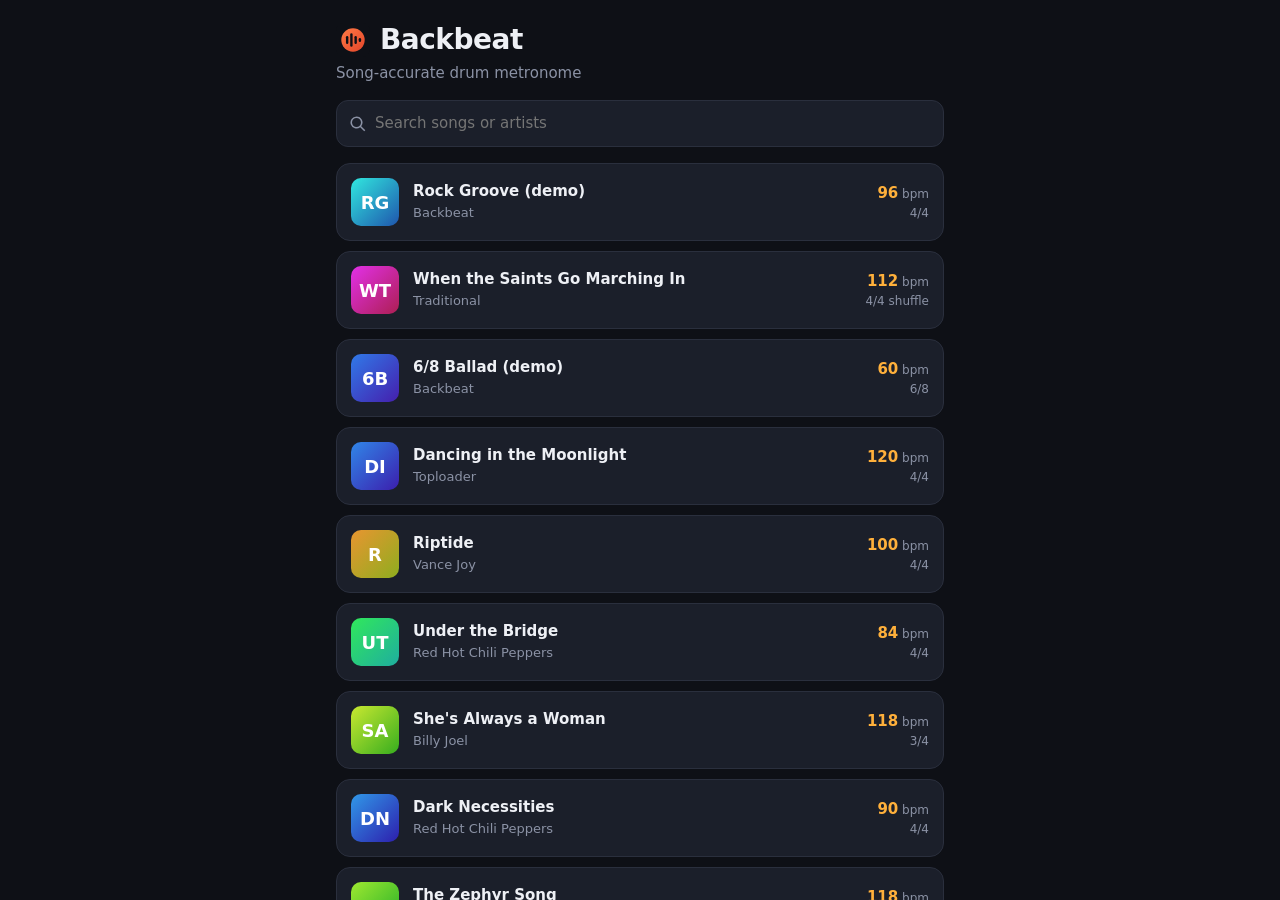
==== commit 7b09d4d6: "Make app updates show up on the next launch The service worker fetched through the browser HTTP cach" ====
--- a/index.html
+++ b/index.html
@@ -28,7 +28,7 @@
       </div>
     </header>
     <ul id="songList" class="song-list"></ul>
-    <p class="lib-foot">Want another song? Ask Claude to add its drum pattern.</p>
+    <p class="lib-foot"><span id="songCount"></span> · Want another song? Ask Claude to add it.</p>
   </section>
 
   <!-- ============ PLAYER ============ -->
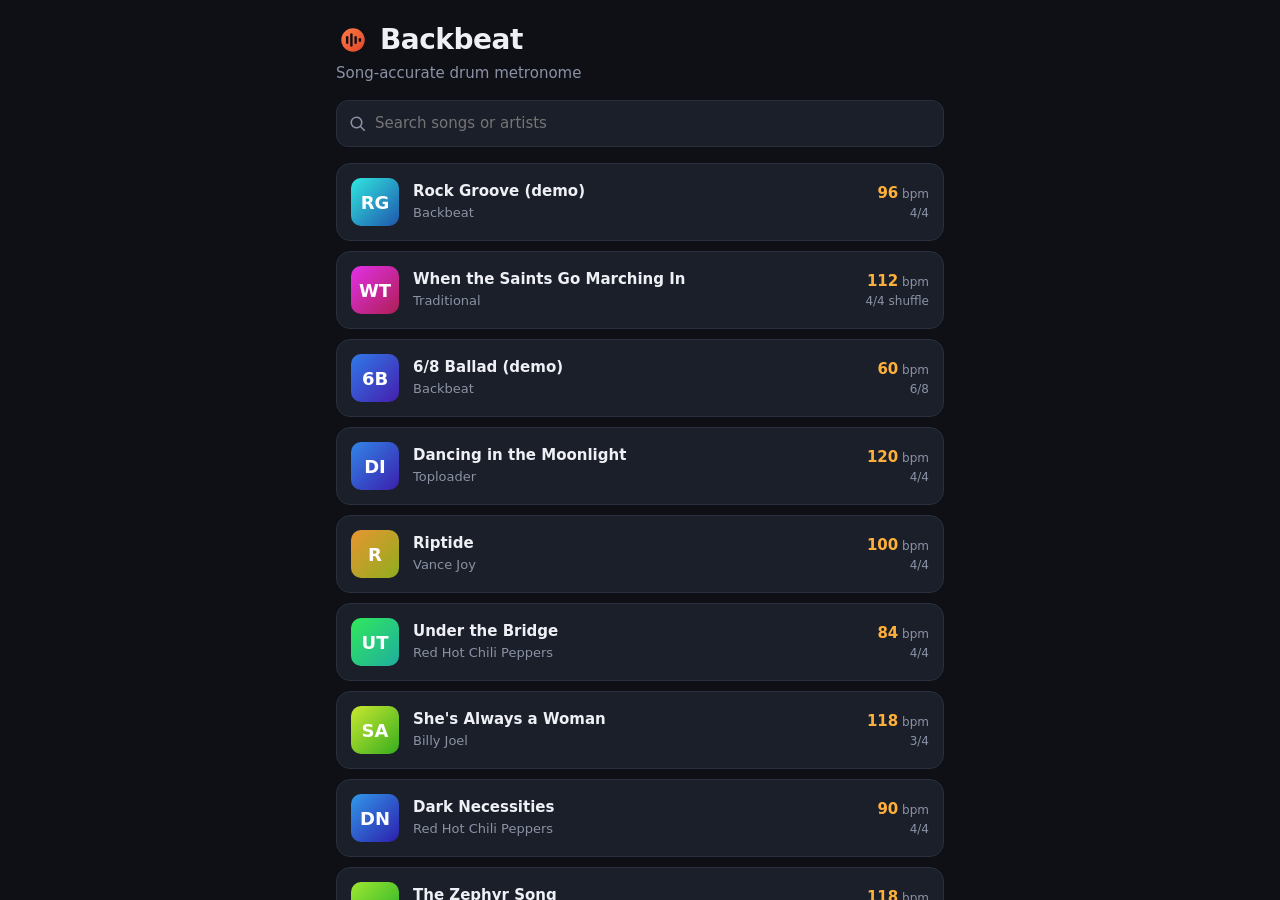
==== commit 67363896: "Add a rhythm-only strum track with a live strum pattern strip Pitch-free strum sounds (noise swept u" ====
--- a/index.html
+++ b/index.html
@@ -64,12 +64,14 @@
             <button class="step-btn" id="barNext" aria-label="Next bar">›</button>
           </div>
           <div id="beatDots" class="beat-dots"></div>
+          <div class="strum-row" id="strumRow" hidden><div class="strum" id="strumStrip"></div></div>
           <div class="next" id="nextBox" hidden>
             <div class="diagram small" id="diagNext"></div>
             <div><small>Next</small><b id="chordNext">–</b></div>
           </div>
           <div class="now-chips" id="nowChips" hidden>
             <span class="capo" id="capoLabel"></span>
+            <button class="chip small" id="strumBtn" aria-pressed="true">🎸 Strum</button>
             <button class="chip small" id="cueBtn" aria-pressed="true">🎵 Cue</button>
           </div>
         </div>
@@ -156,6 +158,7 @@
         <label>Drums <input type="range" id="drumVol" min="0" max="1" step="0.01"></label>
         <label>Click <input type="range" id="clickVol" min="0" max="1" step="0.01"></label>
         <label>Cue <input type="range" id="cueVol" min="0" max="1" step="0.01"></label>
+        <label>Strum <input type="range" id="strumVol" min="0" max="1" step="0.01"></label>
       </div>
     </footer>
   </section>
--- a/styles.css
+++ b/styles.css
@@ -98,6 +98,18 @@
 .now-chips { display: flex; align-items: center; gap: 8px; }
 .capo { font-size: 12px; color: var(--accent2); font-weight: 700; border: 1px solid var(--line); border-radius: 999px; padding: 3px 9px; }
 .capo:empty { display: none; }
+/* strum pattern strip */
+.strum-row[hidden] { display: none; }
+.strum { display: flex; gap: 2px; }
+.strum.empty::after { content: 'no strum'; color: var(--dim); font-size: 11px; }
+.strum i { flex: 1; min-width: 0; height: 24px; border-radius: 5px; background: var(--bg2); display: grid; place-items: center;
+  font-style: normal; font-weight: 800; font-size: 14px; color: var(--dim); }
+.strum i.beat { background: var(--cell-beat); }
+.strum i.hard { color: var(--text); }
+.strum i.on { background: var(--accent2); color: #1a1205; }
+.now-chips { flex-wrap: wrap; }
+#strumBtn[aria-pressed=true] { border-color: var(--accent2); color: var(--accent2); }
+#strumBtn[aria-pressed=false] { opacity: 0.6; }
 #cueBtn[aria-pressed=true] { border-color: var(--accent2); color: var(--accent2); }
 #cueBtn[aria-pressed=false] { opacity: 0.6; }
 
@@ -137,6 +149,9 @@
 .bar { min-height: 38px; padding: 4px 6px; border-radius: 6px; background: var(--cell); text-align: left; font-size: 13px; font-weight: 700;
   display: flex; flex-wrap: wrap; align-content: center; gap: 0 6px; overflow: hidden; }
 .bar .rest { color: var(--dim); font-weight: 500; }
+.bar { position: relative; }
+.bar .meter { position: absolute; right: 4px; bottom: 2px; font-size: 9px; font-style: normal; font-weight: 600; color: var(--dim); }
+.bar.on .meter { color: #fff; }
 .bar.on { background: var(--accent); color: #fff; }
 .bar.on .rest { color: #fff; }
 .chart-empty { color: var(--dim); }
@@ -233,7 +248,7 @@
 .play.playing .i-play { display: none; }
 .play.playing .i-stop { display: block; }
 .play .i-play { margin-left: 4px; }
-.mixer { display: grid; grid-template-columns: 1fr 1fr 1fr; gap: 12px; margin-top: 8px; font-size: 12px; color: var(--dim); }
+.mixer { display: grid; grid-template-columns: 1fr 1fr; gap: 12px; margin-top: 8px; font-size: 12px; color: var(--dim); }
 .mixer[hidden] { display: none; }
 
 /* ---------- sheets ---------- */
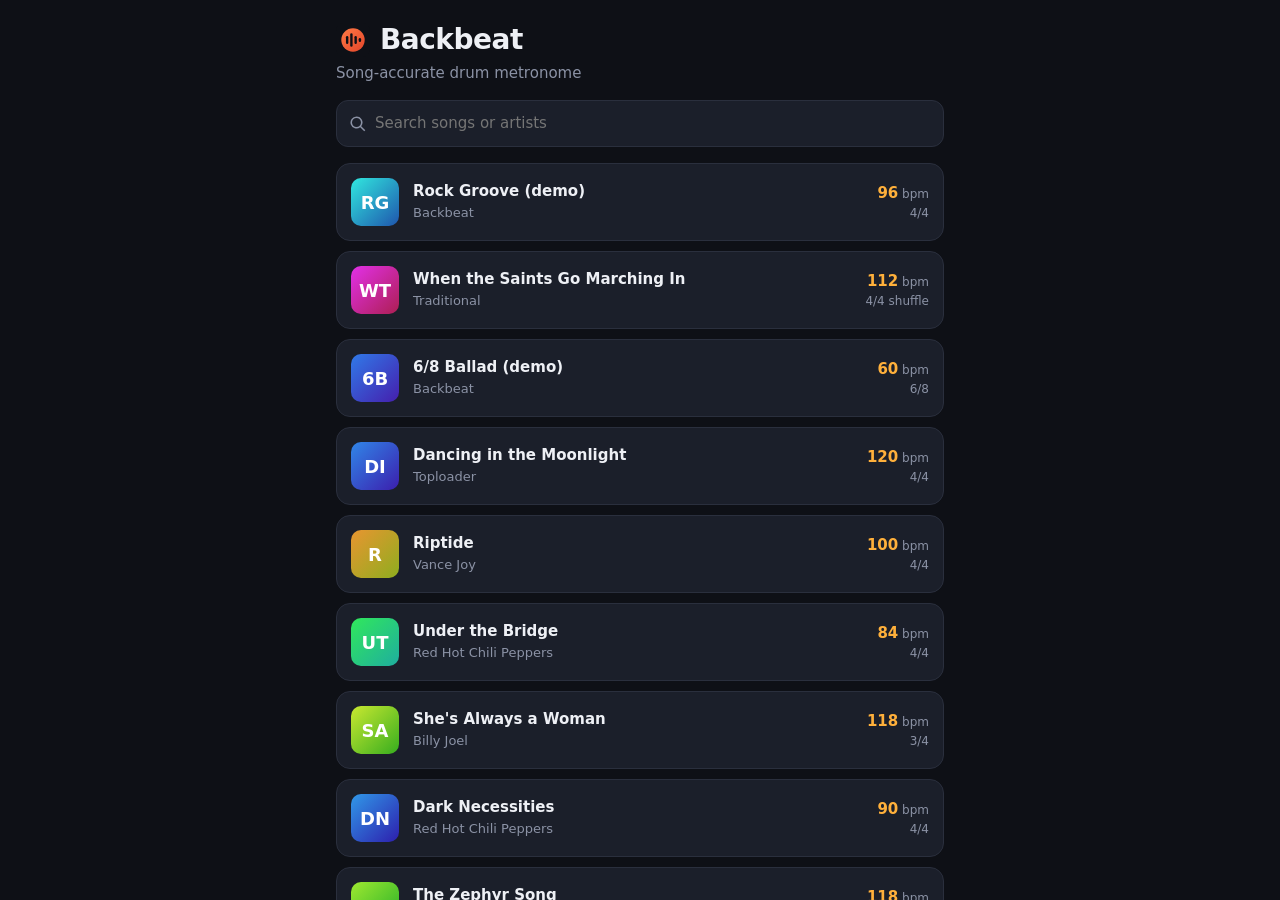
==== commit 1e3a90fc: "Make the strum track clearly audible Measured against a snare hit, strokes were ~4-20x too quiet (na" ====
--- a/index.html
+++ b/index.html
@@ -158,7 +158,7 @@
         <label>Drums <input type="range" id="drumVol" min="0" max="1" step="0.01"></label>
         <label>Click <input type="range" id="clickVol" min="0" max="1" step="0.01"></label>
         <label>Cue <input type="range" id="cueVol" min="0" max="1" step="0.01"></label>
-        <label>Strum <input type="range" id="strumVol" min="0" max="1" step="0.01"></label>
+        <label>Strum <input type="range" id="strumVol" min="0" max="1.5" step="0.01"></label>
       </div>
     </footer>
   </section>
